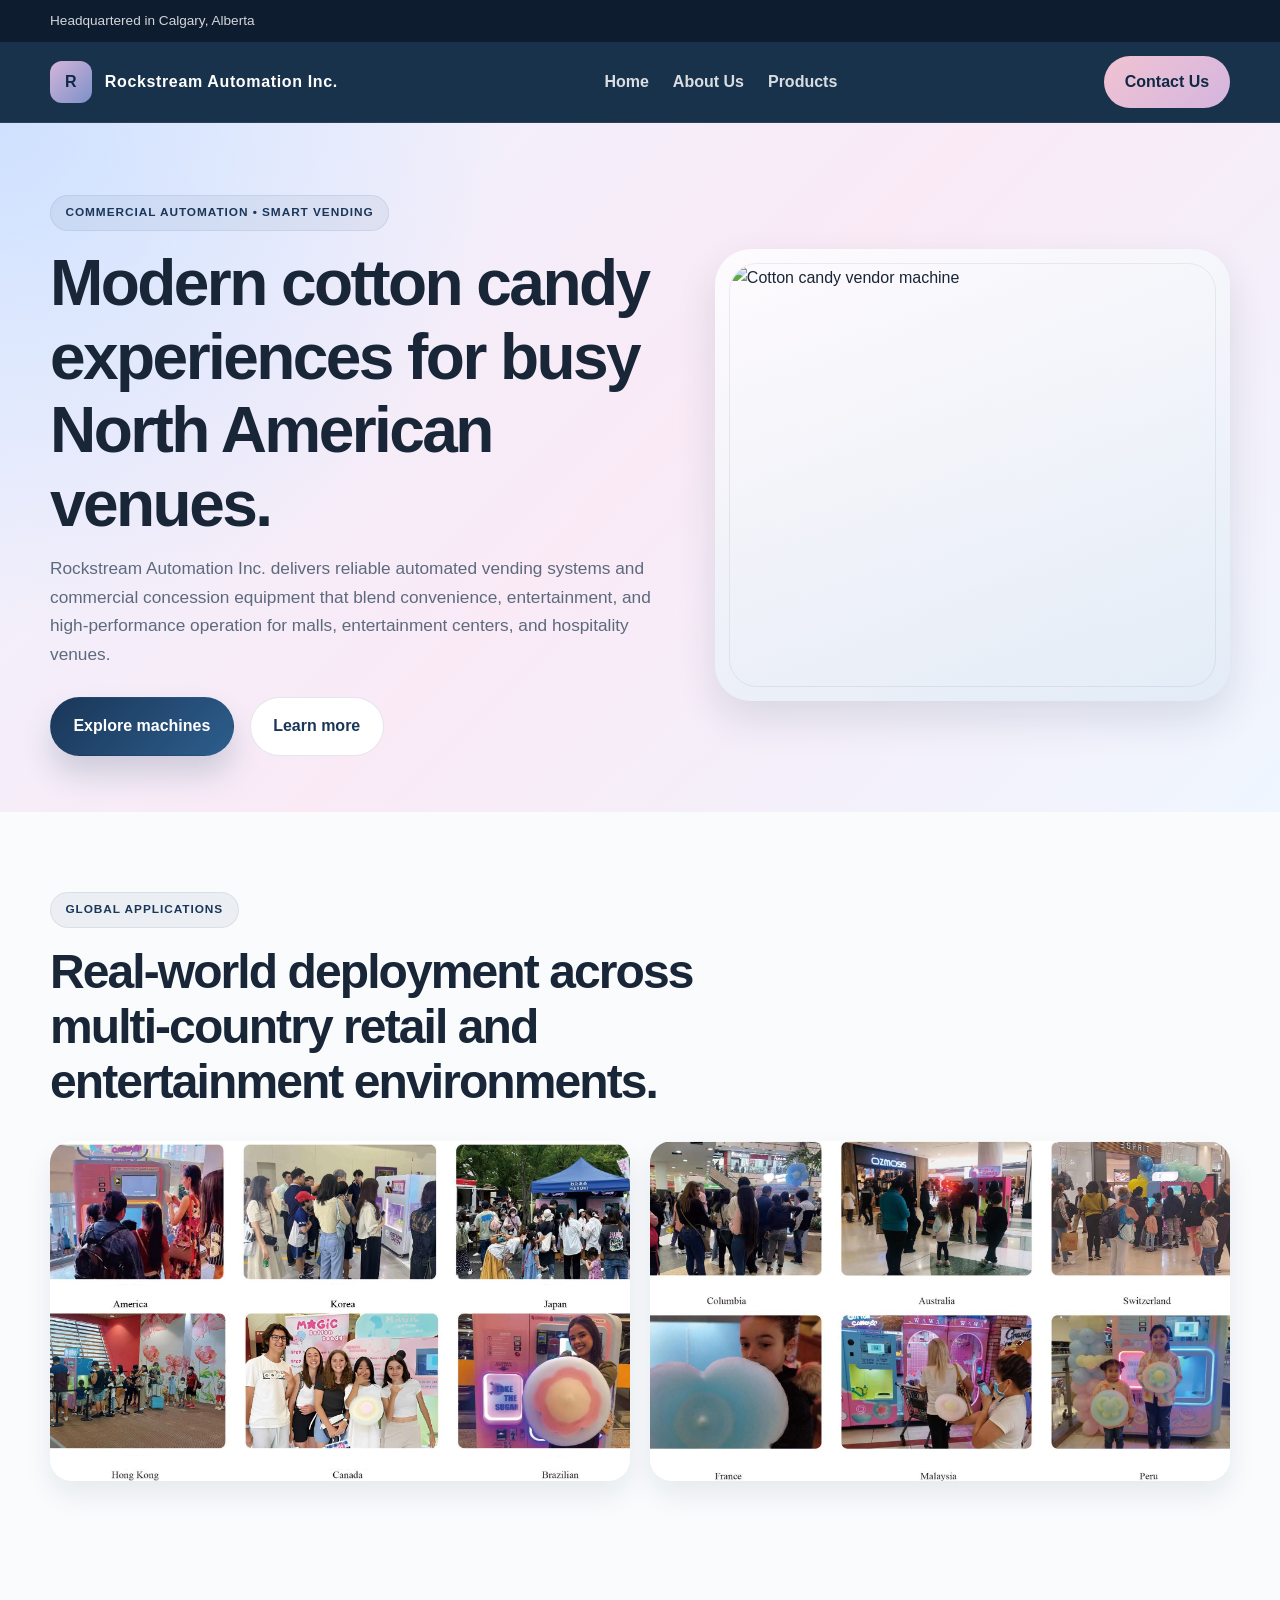
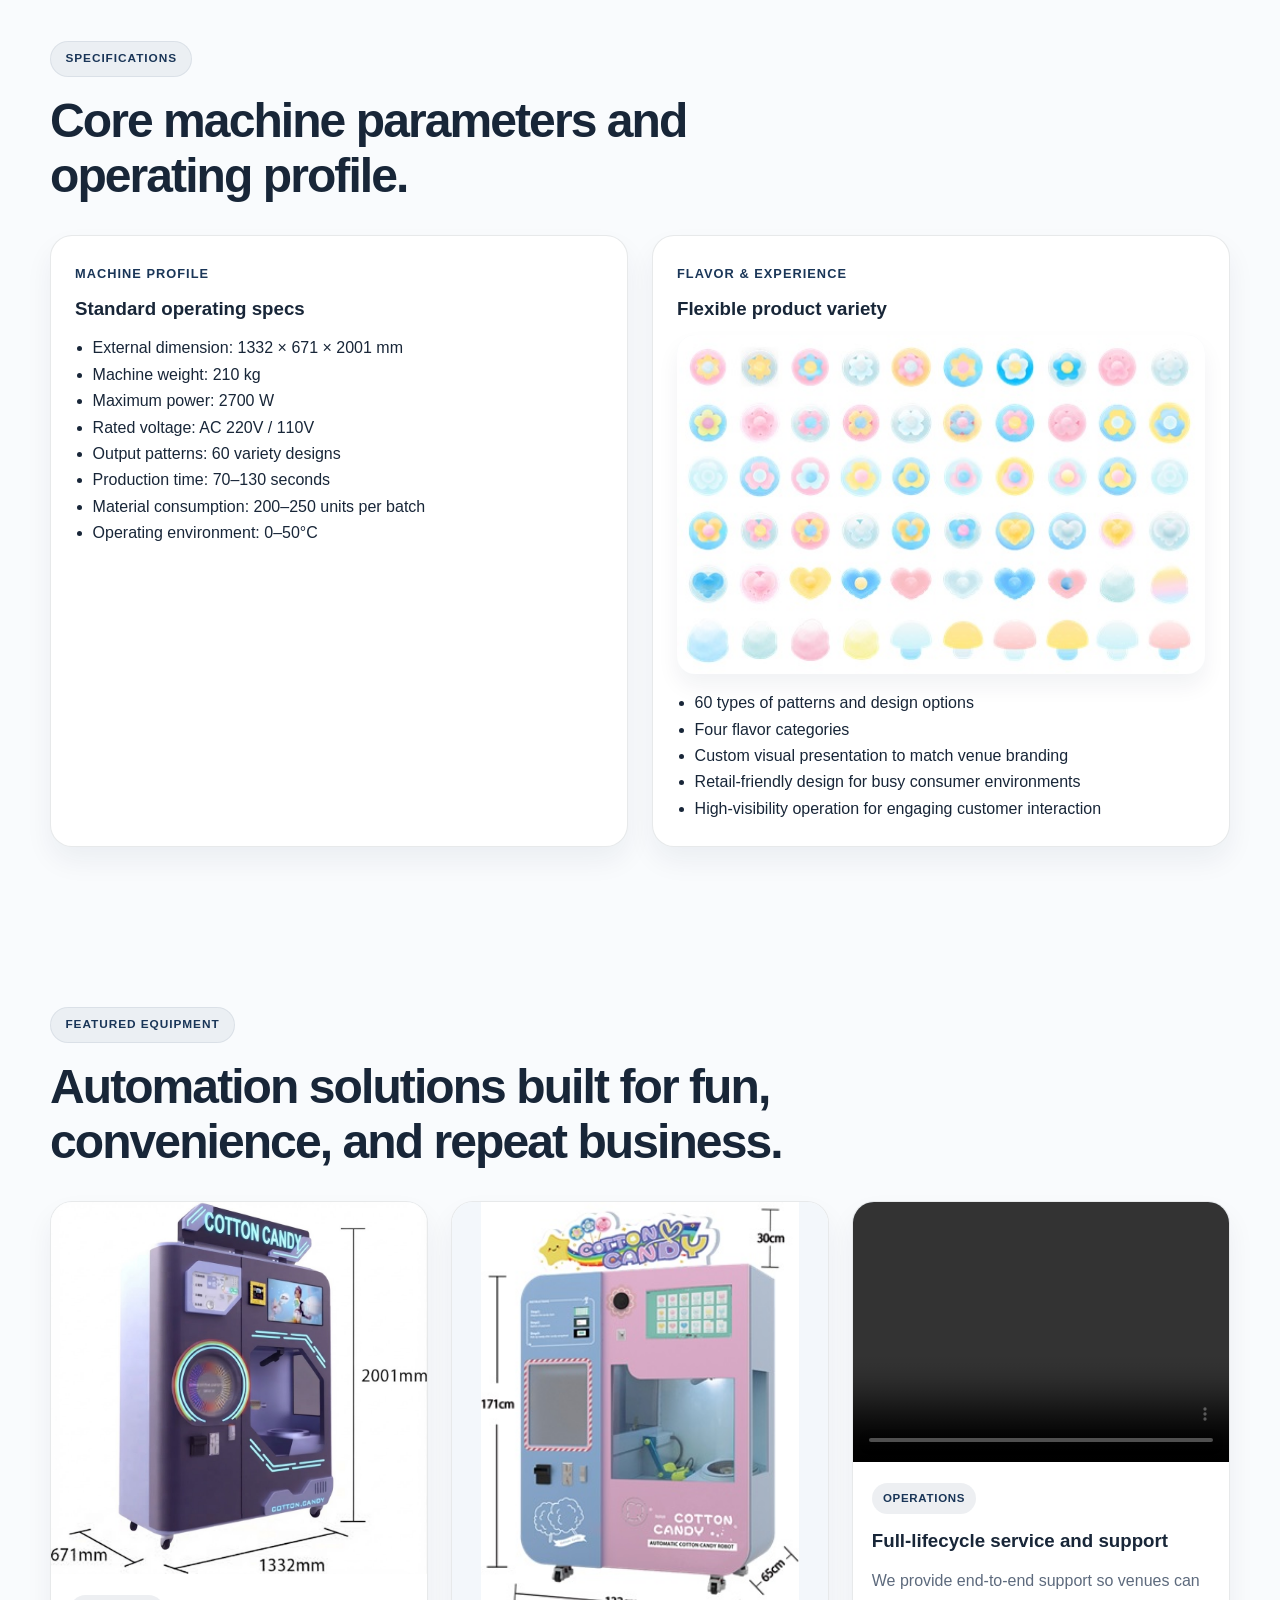
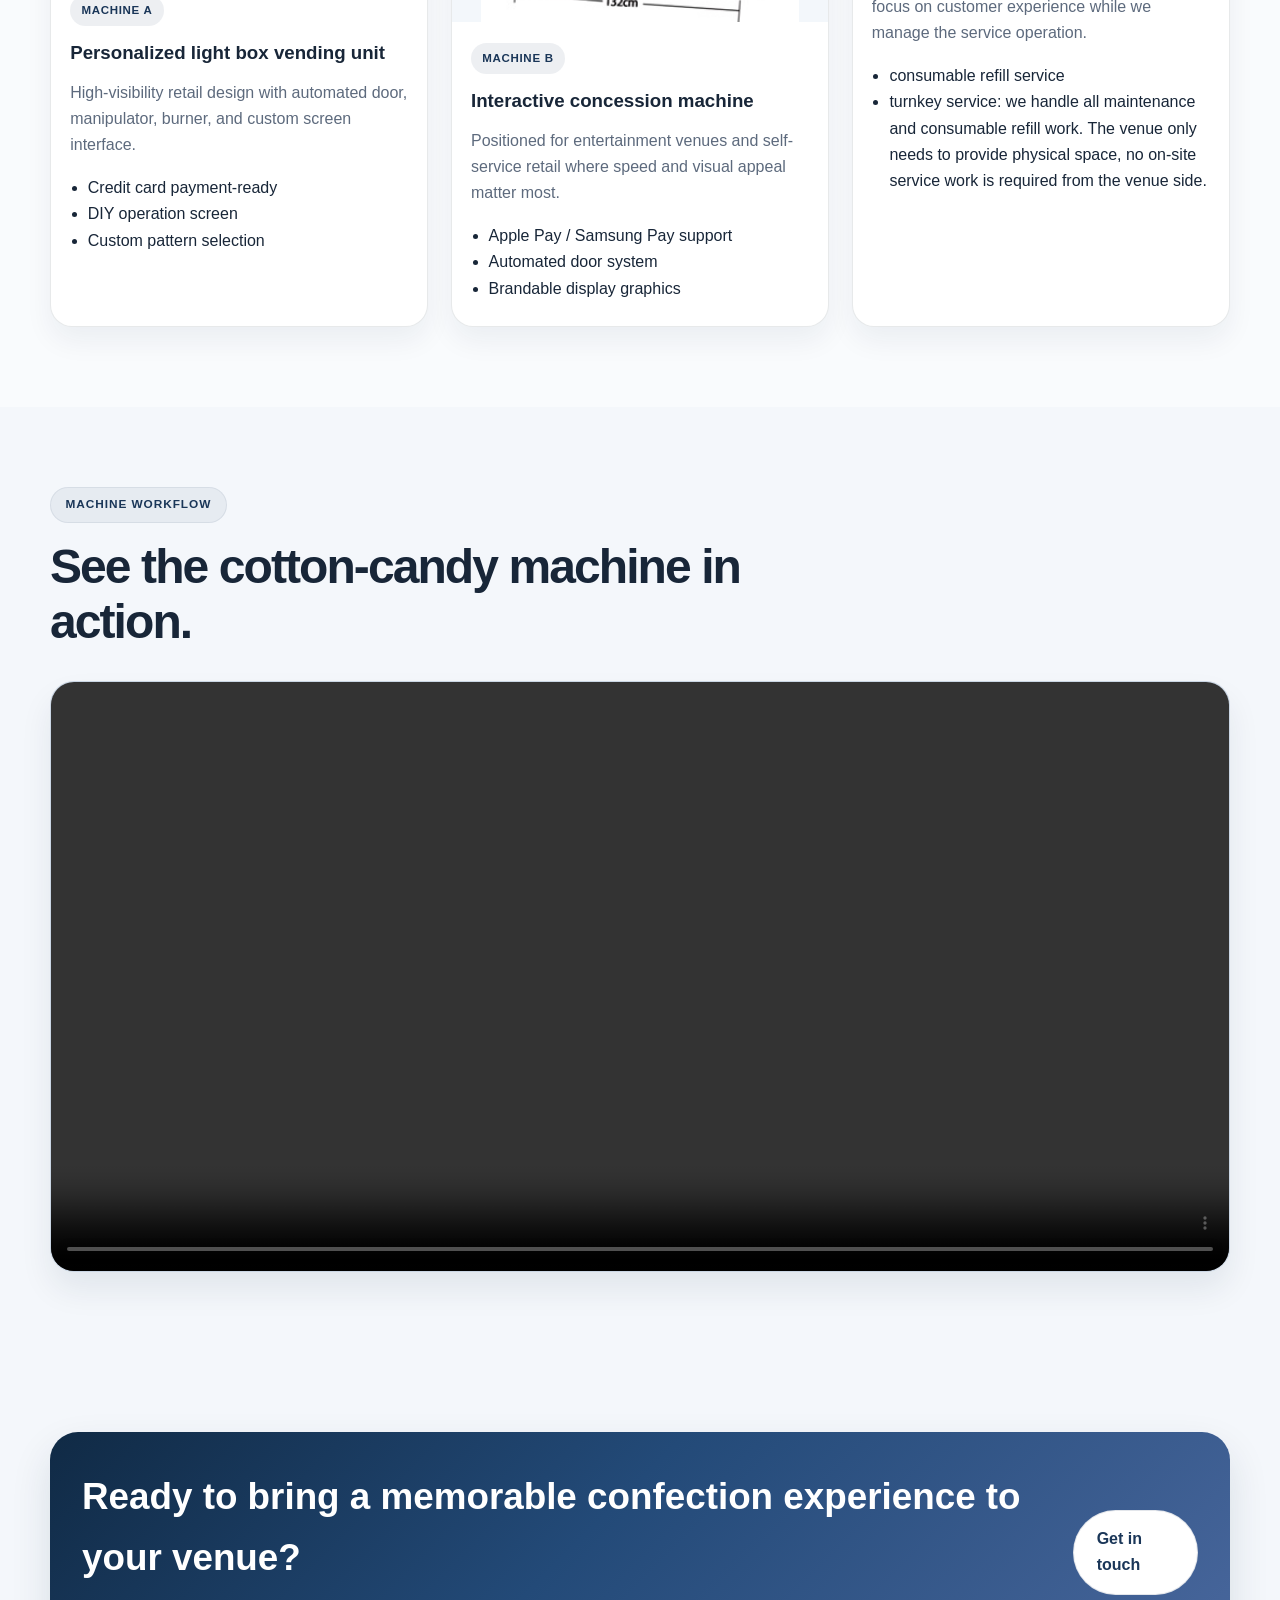
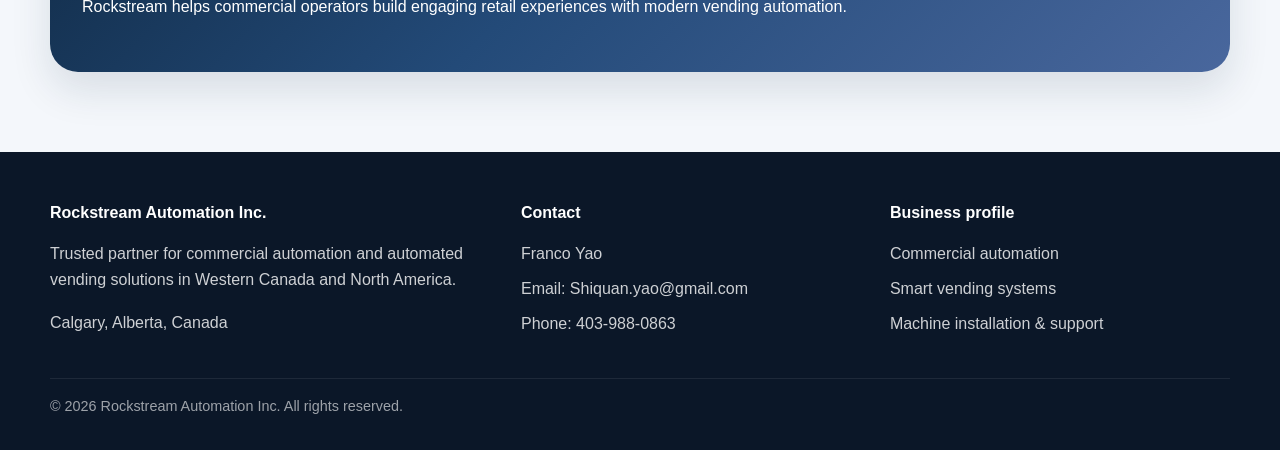
==== index.html @ 3b9ebc91 "Add files via upload" ====
<!DOCTYPE html>
<html lang="en">
  <head>
    <meta charset="UTF-8" />
    <meta name="viewport" content="width=device-width, initial-scale=1.0" />
    <meta name="description" content="Rockstream Automation Inc. creates commercial cotton candy vending solutions for malls, entertainment venues, and high-traffic retail spaces across North America." />
    <title>Rockstream Automation Inc. | Cotton Candy Vending Machines</title>
    <link rel="stylesheet" href="styles.css" />
  </head>
  <body>
    <header class="site-header">
      <div class="topbar">
        <div class="container topbar-inner">
          <span>Headquartered in Calgary, Alberta</span>
        </div>
      </div>

      <div class="container nav">
        <a href="index.html" class="brand" aria-label="Rockstream home">
          <span class="brand-mark">R</span>
          <span>Rockstream Automation Inc.</span>
        </a>

        <nav class="primary-nav" aria-label="Main navigation">
          <a href="index.html">Home</a>
          <a href="about.html">About Us</a>
          <a href="products.html">Products</a>
        </nav>

        <a class="nav-cta" href="about.html#contact">Contact Us</a>
      </div>
    </header>

    <main>
      <section class="hero">
        <div class="container hero-grid">
          <div class="hero-copy">
            <span class="eyebrow">Commercial automation • Smart vending</span>
            <h1>Modern cotton candy experiences for busy North American venues.</h1>
            <p>
              Rockstream Automation Inc. delivers reliable automated vending systems and
              commercial concession equipment that blend convenience, entertainment, and
              high-performance operation for malls, entertainment centers, and hospitality venues.
            </p>
            <div class="cta-row">
              <a class="btn btn-primary" href="products.html">Explore machines</a>
              <a class="btn btn-secondary" href="about.html">Learn more</a>
            </div>
          </div>

          <div class="hero-visual">
            <div class="machine-frame">
              <img src="assets/products/image5.png" alt="Cotton candy vendor machine" />
            </div>
          </div>
        </div>
      </section>

      <section class="section" style="background: rgba(255,255,255,0.45);">
        <div class="container">
          <div class="section-head">
            <span class="eyebrow">Global applications</span>
            <h2>Real-world deployment across multi-country retail and entertainment environments.</h2>
          </div>

          <div class="market-gallery">
            <img src="Market%20picture1.jpg" alt="Cotton candy machine application in a retail market" />
            <img src="Market%20picture2.jpg" alt="Cotton candy machine application in another commercial market" />
          </div>
        </div>
      </section>

      <section class="section" style="background: rgba(255,255,255,0.45);">
        <div class="container">
          <div class="section-head">
            <span class="eyebrow">Specifications</span>
            <h2>Core machine parameters and operating profile.</h2>
          </div>

          <div class="grid-two">
            <article class="service-card">
              <div class="tag">Machine profile</div>
              <h3>Standard operating specs</h3>
              <ul>
                <li>External dimension: 1332 × 671 × 2001 mm</li>
                <li>Machine weight: 210 kg</li>
                <li>Maximum power: 2700 W</li>
                <li>Rated voltage: AC 220V / 110V</li>
                <li>Output patterns: 60 variety designs</li>
                <li>Production time: 70–130 seconds</li>
                <li>Material consumption: 200–250 units per batch</li>
                <li>Operating environment: 0–50°C</li>
              </ul>
            </article>

            <article class="service-card">
              <div class="tag">Flavor & experience</div>
              <h3>Flexible product variety</h3>
              <img class="variety-image" src="Flexible%20product%20variety.jpg" alt="Flexible product variety and color options for cotton candy" />
              <ul>
                <li>60 types of patterns and design options</li>
                <li>Four flavor categories</li>
                <li>Custom visual presentation to match venue branding</li>
                <li>Retail-friendly design for busy consumer environments</li>
                <li>High-visibility operation for engaging customer interaction</li>
              </ul>
            </article>
          </div>
        </div>
      </section>

      <section class="section" style="background: rgba(255,255,255,0.45);">
        <div class="container">
          <div class="section-head">
            <span class="eyebrow">Featured equipment</span>
            <h2>Automation solutions built for fun, convenience, and repeat business.</h2>
          </div>

          <div class="product-grid">
            <article class="product-card">
              <img class="machine-photo" src="machine%20A2.jfif" alt="Cotton candy machine A" />
              <div class="body">
                <span class="badge">Machine A</span>
                <h3>Personalized light box vending unit</h3>
                <p>High-visibility retail design with automated door, manipulator, burner, and custom screen interface.</p>
                <ul>
                  <li>Credit card payment-ready</li>
                  <li>DIY operation screen</li>
                  <li>Custom pattern selection</li>
                </ul>
              </div>
            </article>

            <article class="product-card">
              <img class="machine-photo" src="machine%20B.jpg" alt="Cotton candy machine B" />
              <div class="body">
                <span class="badge">Machine B</span>
                <h3>Interactive concession machine</h3>
                <p>Positioned for entertainment venues and self-service retail where speed and visual appeal matter most.</p>
                <ul>
                  <li>Apple Pay / Samsung Pay support</li>
                  <li>Automated door system</li>
                  <li>Brandable display graphics</li>
                </ul>
              </div>
            </article>

            <article class="product-card">
              <video class="operation-video" controls playsinline muted preload="metadata">
                <source src="operation/operation.mp4" type="video/mp4" />
                Your browser does not support the video tag.
              </video>
              <div class="body">
                <span class="badge">Operations</span>
                <h3>Full-lifecycle service and support</h3>
                <p>We provide end-to-end support so venues can focus on customer experience while we manage the service operation.</p>
                <ul>
                  <li>consumable refill service</li>
                  <li>turnkey service: we handle all maintenance and consumable refill work. The venue only needs to provide physical space, no on-site service work is required from the venue side.</li>
                </ul>
              </div>
            </article>
          </div>
        </div>
      </section>

      <section class="section">
        <div class="container">
          <div class="section-head">
            <span class="eyebrow">Machine workflow</span>
            <h2>See the cotton-candy machine in action.</h2>
          </div>

          <div class="video-panel">
            <video controls playsinline muted preload="metadata">
              <source src="Runing.mp4" type="video/mp4" />
              Your browser does not support the video tag.
            </video>
          </div>
        </div>
      </section>

      <section class="section">
        <div class="container">
          <div class="cta-banner">
            <div>
              <h3>Ready to bring a memorable confection experience to your venue?</h3>
              <p>Rockstream helps commercial operators build engaging retail experiences with modern vending automation.</p>
            </div>
            <a class="btn btn-secondary" href="about.html#contact">Get in touch</a>
          </div>
        </div>
      </section>
    </main>

    <footer class="site-footer">
      <div class="container footer-grid">
        <div>
          <h4>Rockstream Automation Inc.</h4>
          <p>Trusted partner for commercial automation and automated vending solutions in Western Canada and North America.</p>
          <p>Calgary, Alberta, Canada</p>
        </div>

        <div>
          <h4>Contact</h4>
          <ul class="footer-list">
            <li>Franco Yao</li>
            <li>Email: Shiquan.yao@gmail.com</li>
            <li>Phone: 403-988-0863</li>
          </ul>
        </div>

        <div>
          <h4>Business profile</h4>
          <ul class="footer-list">
            <li>Commercial automation</li>
            <li>Smart vending systems</li>
            <li>Machine installation & support</li>
          </ul>
        </div>
      </div>

      <div class="container footer-bottom">
        © 2026 Rockstream Automation Inc. All rights reserved.
      </div>
    </footer>
  </body>
</html>
---- styles.css ----
:root {
  --bg: #f4f7fb;
  --panel: #ffffff;
  --panel-alt: #eef4fa;
  --text: #182638;
  --muted: #5d6a7d;
  --primary: #1a3658;
  --primary-dark: #102a45;
  --secondary: #d5b5da;
  --accent: #f2c3d1;
  --success: #1d9d6c;
  --line: rgba(24, 38, 56, 0.1);
  --shadow: 0 18px 40px rgba(16, 42, 69, 0.12);
}

* { box-sizing: border-box; }

html { scroll-behavior: smooth; }

body {
  margin: 0;
  background: var(--bg);
  color: var(--text);
  font-family: "Segoe UI", Arial, sans-serif;
  line-height: 1.65;
}

img {
  max-width: 100%;
  display: block;
}

video {
  max-width: 100%;
  display: block;
}

a {
  color: inherit;
  text-decoration: none;
}

p, ul, ol {
  margin-top: 0;
}

.container {
  width: min(1180px, calc(100% - 2rem));
  margin: 0 auto;
}

.site-header {
  position: sticky;
  top: 0;
  z-index: 20;
  background: rgba(16, 42, 69, 0.96);
  backdrop-filter: blur(10px);
  border-bottom: 1px solid rgba(255,255,255,0.08);
}

.topbar {
  background: #0d1d2f;
  color: rgba(255,255,255,0.82);
  font-size: 0.85rem;
}

.topbar-inner {
  display: flex;
  justify-content: space-between;
  gap: 1rem;
  align-items: center;
  min-height: 42px;
}

.topbar-links {
  display: flex;
  align-items: center;
  gap: 1.2rem;
  flex-wrap: wrap;
}

.nav {
  display: flex;
  align-items: center;
  justify-content: space-between;
  min-height: 80px;
  gap: 1rem;
}

.brand {
  display: inline-flex;
  align-items: center;
  gap: 0.8rem;
  color: #fff;
  font-weight: 700;
  letter-spacing: 0.04em;
}

.brand-mark {
  width: 42px;
  height: 42px;
  border-radius: 12px;
  background: linear-gradient(135deg, var(--secondary), #7c90c8);
  display: grid;
  place-items: center;
  color: var(--primary-dark);
  font-weight: 800;
}

.primary-nav {
  display: flex;
  align-items: center;
  gap: 1.5rem;
  color: rgba(255,255,255,0.84);
  font-weight: 600;
}

.primary-nav a {
  transition: color 0.2s ease;
}

.primary-nav a:hover {
  color: white;
}

.nav-cta {
  display: inline-flex;
  align-items: center;
  justify-content: center;
  padding: 0.8rem 1.3rem;
  border-radius: 999px;
  color: #fff;
  background: linear-gradient(135deg, #f1c3d2, #d4b5df);
  color: #102a45;
  font-weight: 700;
}

.hero {
  background: radial-gradient(circle at top left, rgba(199, 220, 255, 0.8), transparent 35%),
    linear-gradient(135deg, #edf4ff 0%, #f9eaf6 50%, #eff6ff 100%);
  padding: 4.5rem 0 3.5rem;
}

.hero-grid {
  display: grid;
  align-items: center;
  grid-template-columns: 1.1fr 0.9fr;
  gap: 2.2rem;
}

.eyebrow {
  display: inline-flex;
  align-items: center;
  gap: 0.6rem;
  padding: 0.45rem 0.9rem;
  background: rgba(26, 54, 88, 0.06);
  border: 1px solid rgba(26, 54, 88, 0.08);
  border-radius: 999px;
  color: var(--primary);
  text-transform: uppercase;
  letter-spacing: 0.08em;
  font-size: 0.74rem;
  font-weight: 700;
}

.hero-copy h1,
.page-hero h1,
.section-head h2 {
  margin: 1rem 0 0.8rem;
  line-height: 1.15;
  letter-spacing: -0.04em;
}

.hero-copy h1 {
  font-size: clamp(2.4rem, 5vw, 4.4rem);
  max-width: 620px;
}

.hero-copy p {
  max-width: 620px;
  color: var(--muted);
  font-size: 1.08rem;
}

.cta-row {
  display: flex;
  flex-wrap: wrap;
  gap: 1rem;
  margin-top: 1.8rem;
}

.btn {
  display: inline-flex;
  align-items: center;
  justify-content: center;
  padding: 0.95rem 1.4rem;
  border-radius: 999px;
  border: 1px solid transparent;
  font-weight: 700;
  transition: transform 0.2s ease, box-shadow 0.2s ease;
}

.btn:hover {
  transform: translateY(-1px);
}

.btn-primary {
  background: linear-gradient(135deg, var(--primary), #2d5e8d);
  color: #fff;
  box-shadow: 0 18px 30px rgba(26, 54, 88, 0.18);
}

.btn-secondary {
  background: #fff;
  border-color: rgba(26, 54, 88, 0.12);
  color: var(--primary);
}

.hero-visual {
  position: relative;
}

.machine-frame {
  position: relative;
  padding: 1rem;
  border-radius: 36px;
  background: linear-gradient(160deg, rgba(255,255,255,0.8), rgba(221, 233, 244, 0.7));
  box-shadow: var(--shadow);
}

.machine-frame::before {
  content: "";
  position: absolute;
  inset: 14px;
  border-radius: 28px;
  border: 1px solid rgba(26, 54, 88, 0.08);
}

.machine-frame img {
  border-radius: 24px;
  min-height: 420px;
  object-fit: cover;
}

.stats {
  padding-top: 1rem;
  padding-bottom: 1rem;
}

.stats-grid {
  display: grid;
  grid-template-columns: repeat(4, minmax(0, 1fr));
  gap: 1rem;
}

.stat-card {
  background: rgba(255,255,255,0.8);
  border: 1px solid var(--line);
  border-radius: 18px;
  padding: 1.3rem 1.1rem;
  box-shadow: 0 8px 24px rgba(16, 42, 69, 0.06);
}

.stat-value {
  display: block;
  font-size: clamp(1.6rem, 3vw, 2.2rem);
  font-weight: 800;
  color: var(--primary);
  margin-bottom: 0.3rem;
}

.stat-label {
  color: var(--muted);
  font-size: 0.95rem;
}

.section {
  padding: 5rem 0;
}

.section-head {
  max-width: 740px;
  margin-bottom: 2rem;
}

.section-head h2 {
  font-size: clamp(2rem, 4vw, 3rem);
}

.section-head p {
  color: var(--muted);
  font-size: 1.03rem;
}

.feature-grid,
.product-grid,
.service-grid,
.contact-grid {
  display: grid;
  gap: 1.4rem;
}

.video-panel {
  position: relative;
  overflow: hidden;
  border-radius: 24px;
  background: #dfeaf8;
  border: 1px solid var(--line);
  box-shadow: 0 18px 32px rgba(16, 42, 69, 0.08);
}

.video-panel video {
  width: 100%;
  min-height: 320px;
  height: auto;
  display: block;
  background: #dfeaf8;
}

.machine-product-image {
  width: 100%;
  height: auto;
  max-height: 350px;
  object-fit: contain;
  background: #f3f7fb;
  display: block;
}

.operation-video {
  width: 100%;
  height: 260px;
  object-fit: cover;
  background: #dfeaf8;
  display: block;
}

.market-gallery {
  display: grid;
  grid-template-columns: repeat(2, minmax(0, 1fr));
  gap: 1.2rem;
}

.market-gallery img {
  width: 100%;
  height: 340px;
  object-fit: cover;
  border-radius: 22px;
  box-shadow: 0 14px 28px rgba(16, 42, 69, 0.08);
}

.variety-image {
  width: 100%;
  height: auto;
  max-height: 420px;
  object-fit: contain;
  border-radius: 18px;
  margin: 0 0 1rem;
  background: #f3f7fb;
  box-shadow: 0 12px 22px rgba(16, 42, 69, 0.06);
}

.feature-grid {
  grid-template-columns: repeat(4, minmax(0, 1fr));
}

.feature-card, .product-card, .service-card, .info-panel {
  background: var(--panel);
  border: 1px solid var(--line);
  border-radius: 22px;
  box-shadow: 0 14px 28px rgba(16,42,69,0.06);
}

.feature-card {
  padding: 1.5rem 1.2rem;
}

.feature-icon {
  width: 52px;
  height: 52px;
  border-radius: 14px;
  display: grid;
  place-items: center;
  background: linear-gradient(135deg, rgba(26,54,88,.1), rgba(213,181,218,.3));
  color: var(--primary);
  font-size: 1.5rem;
  margin-bottom: 1rem;
}

.feature-card h3,
.product-card h3,
.service-card h3 {
  margin: 0 0 0.65rem;
}

.feature-card p,
.product-card p,
.service-card p,
.info-panel p,
.info-panel li,
.contact-card p,
.contact-card li,
.detail-list li {
  color: var(--muted);
}

.product-grid {
  grid-template-columns: repeat(3, minmax(0, 1fr));
}

.product-card {
  overflow: hidden;
}

.product-card img {
  width: 100%;
  height: 260px;
  object-fit: cover;
  background: #e7edf5;
}

.product-card .machine-photo,
.product-card .machine-product-image {
  height: auto;
  max-height: 420px;
  object-fit: contain;
  background: #f3f7fb;
}

.product-card .body {
  padding: 1.3rem 1.2rem 1.5rem;
}

.badge {
  display: inline-block;
  padding: 0.38rem 0.7rem;
  background: rgba(26,54,88,0.08);
  color: var(--primary);
  border-radius: 999px;
  font-size: 0.72rem;
  font-weight: 700;
  text-transform: uppercase;
  letter-spacing: 0.06em;
  margin-bottom: 0.75rem;
}

.product-card ul,
.service-card ul,
.detail-list,
.contact-card ul {
  margin: 0;
  padding-left: 1.1rem;
}

.cta-banner {
  background: linear-gradient(135deg, var(--primary-dark), #234a78 45%, #49679d);
  color: #fff;
  border-radius: 28px;
  padding: 2.2rem 2rem;
  display: flex;
  align-items: center;
  justify-content: space-between;
  gap: 1rem;
  box-shadow: var(--shadow);
}

.cta-banner h3 {
  margin: 0 0 0.35rem;
  font-size: clamp(1.6rem, 3vw, 2.3rem);
}

.page-hero {
  padding: 4rem 0 3rem;
  background: linear-gradient(135deg, rgba(26,54,88,0.96), rgba(46,73,110,0.92));
  color: #fff;
}

.page-hero p {
  color: rgba(255,255,255,0.8);
  max-width: 760px;
}

.about-grid {
  display: grid;
  grid-template-columns: 1.15fr 0.85fr;
  gap: 1.6rem;
}

.info-panel {
  padding: 1.6rem;
}

.detail-list {
  display: grid;
  gap: 0.5rem;
  list-style: none;
  padding-left: 0;
}

.detail-list li {
  position: relative;
  padding-left: 1.2rem;
}

.detail-list li::before {
  content: "";
  position: absolute;
  left: 0;
  top: 0.7rem;
  width: 8px;
  height: 8px;
  border-radius: 50%;
  background: var(--success);
}

.contact-grid {
  grid-template-columns: repeat(2, minmax(0,1fr));
}

.contact-card {
  background: var(--panel);
  border: 1px solid var(--line);
  padding: 1.5rem;
  border-radius: 22px;
}

.contact-card h3 {
  margin-top: 0;
}

.contact-card ul {
  list-style: none;
  padding-left: 0;
  display: grid;
  gap: 0.55rem;
}

.grid-two {
  display: grid;
  grid-template-columns: repeat(2, minmax(0, 1fr));
  gap: 1.5rem;
}

.service-card {
  padding: 1.5rem;
}

.service-card .tag {
  display: inline-block;
  margin-bottom: 0.6rem;
  color: var(--primary);
  font-weight: 700;
  font-size: 0.8rem;
  text-transform: uppercase;
  letter-spacing: 0.08em;
}

.site-footer {
  background: #0b1728;
  color: rgba(255,255,255,0.8);
  padding: 3rem 0 2rem;
}

.footer-grid {
  display: grid;
  grid-template-columns: 1.3fr 1fr 1fr;
  gap: 1.8rem;
}

.site-footer h4 {
  color: white;
  margin-top: 0;
  margin-bottom: 0.9rem;
}

.footer-list {
  list-style: none;
  margin: 0;
  padding: 0;
  display: grid;
  gap: 0.55rem;
}

.footer-bottom {
  margin-top: 1.6rem;
  padding-top: 1rem;
  border-top: 1px solid rgba(255,255,255,0.08);
  color: rgba(255,255,255,0.6);
  font-size: 0.9rem;
}

@media (max-width: 860px) {
  .hero-grid,
  .feature-grid,
  .product-grid,
  .about-grid,
  .grid-two,
  .footer-grid,
  .contact-grid,
  .market-gallery {
    grid-template-columns: 1fr;
  }

  .stats-grid {
    grid-template-columns: repeat(2, minmax(0, 1fr));
  }

  .nav {
    flex-wrap: wrap;
    justify-content: center;
    padding: 1rem 0;
  }

  .primary-nav {
    flex-wrap: wrap;
    justify-content: center;
  }

  .cta-banner {
    flex-direction: column;
    align-items: flex-start;
  }
}

@media (max-width: 560px) {
  .topbar-inner {
    flex-direction: column;
    justify-content: center;
    padding: 0.5rem 0;
  }

  .hero {
    padding-top: 3rem;
  }

  .stats-grid {
    grid-template-columns: 1fr;
  }

  .site-header {
    position: static;
  }

  .nav-cta {
    width: 100%;
  }

  .primary-nav {
    width: 100%;
    gap: 0.8rem 1.3rem;
  }
}
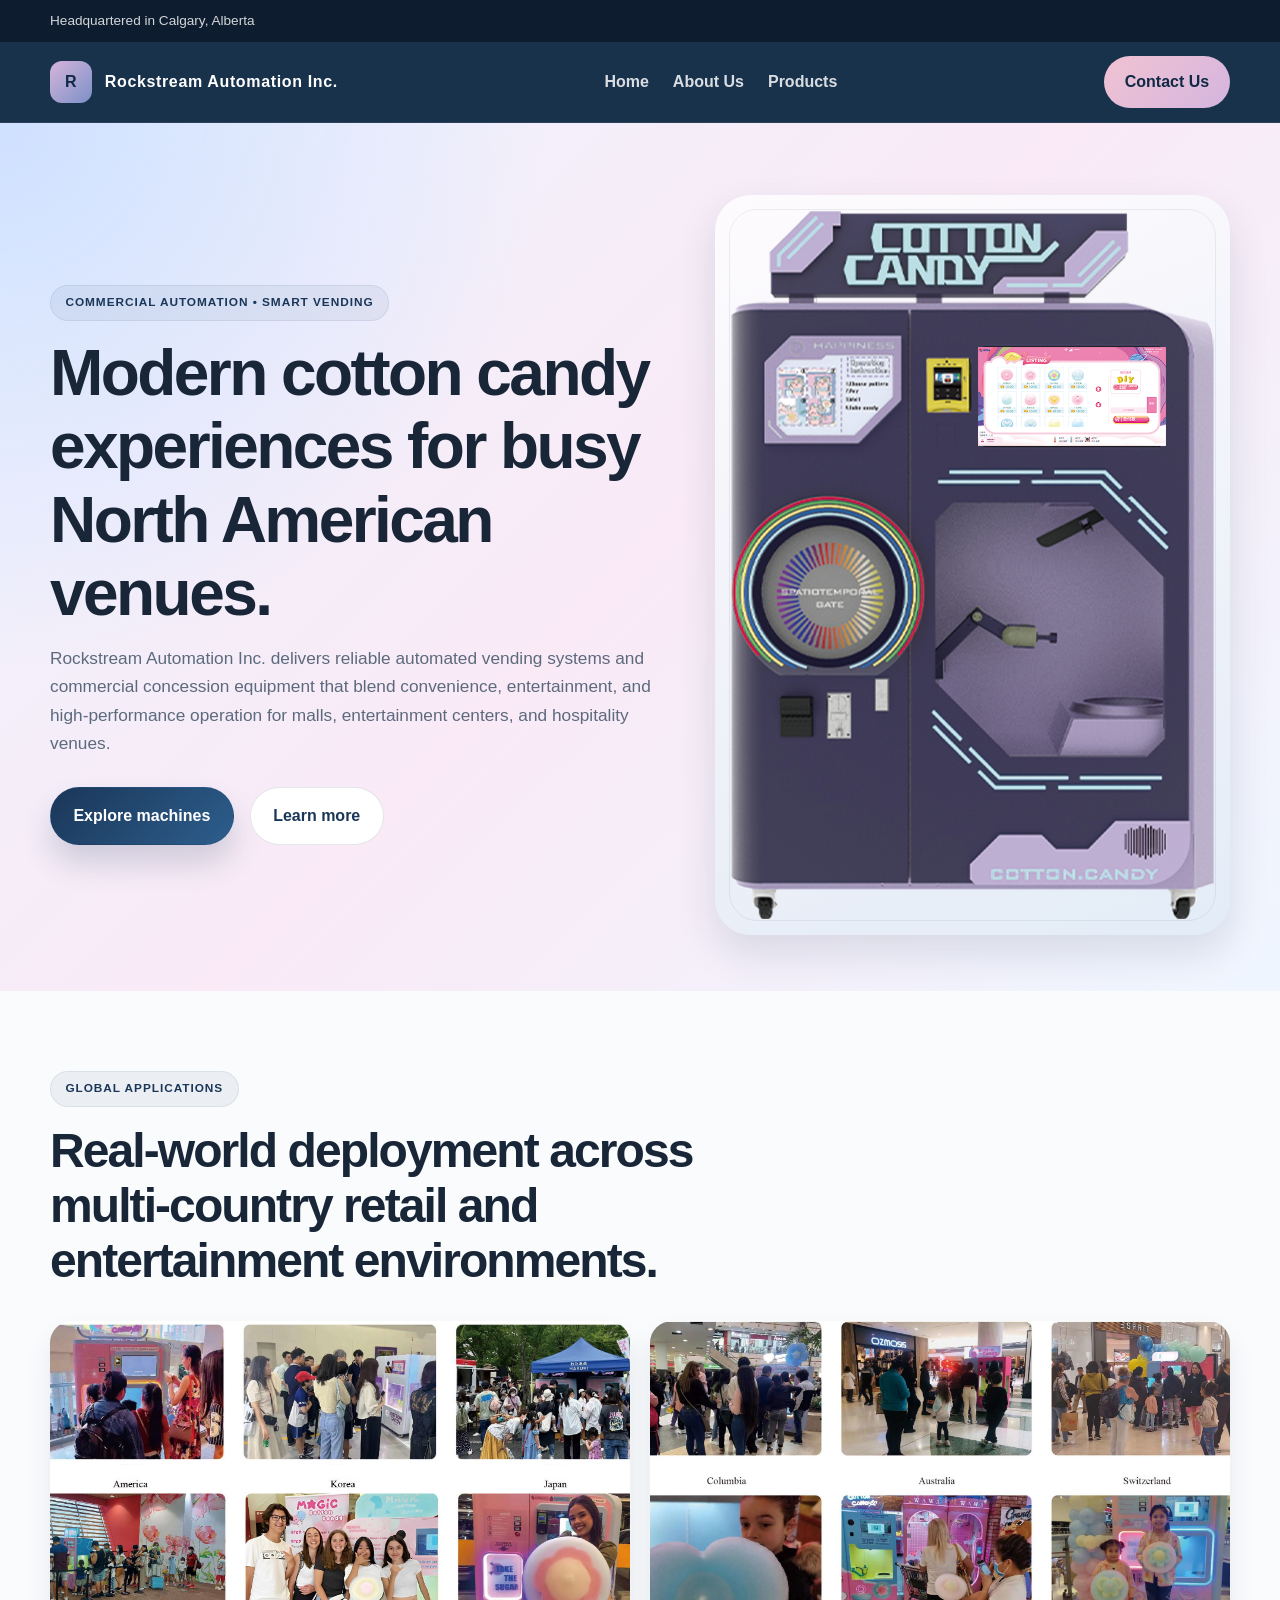
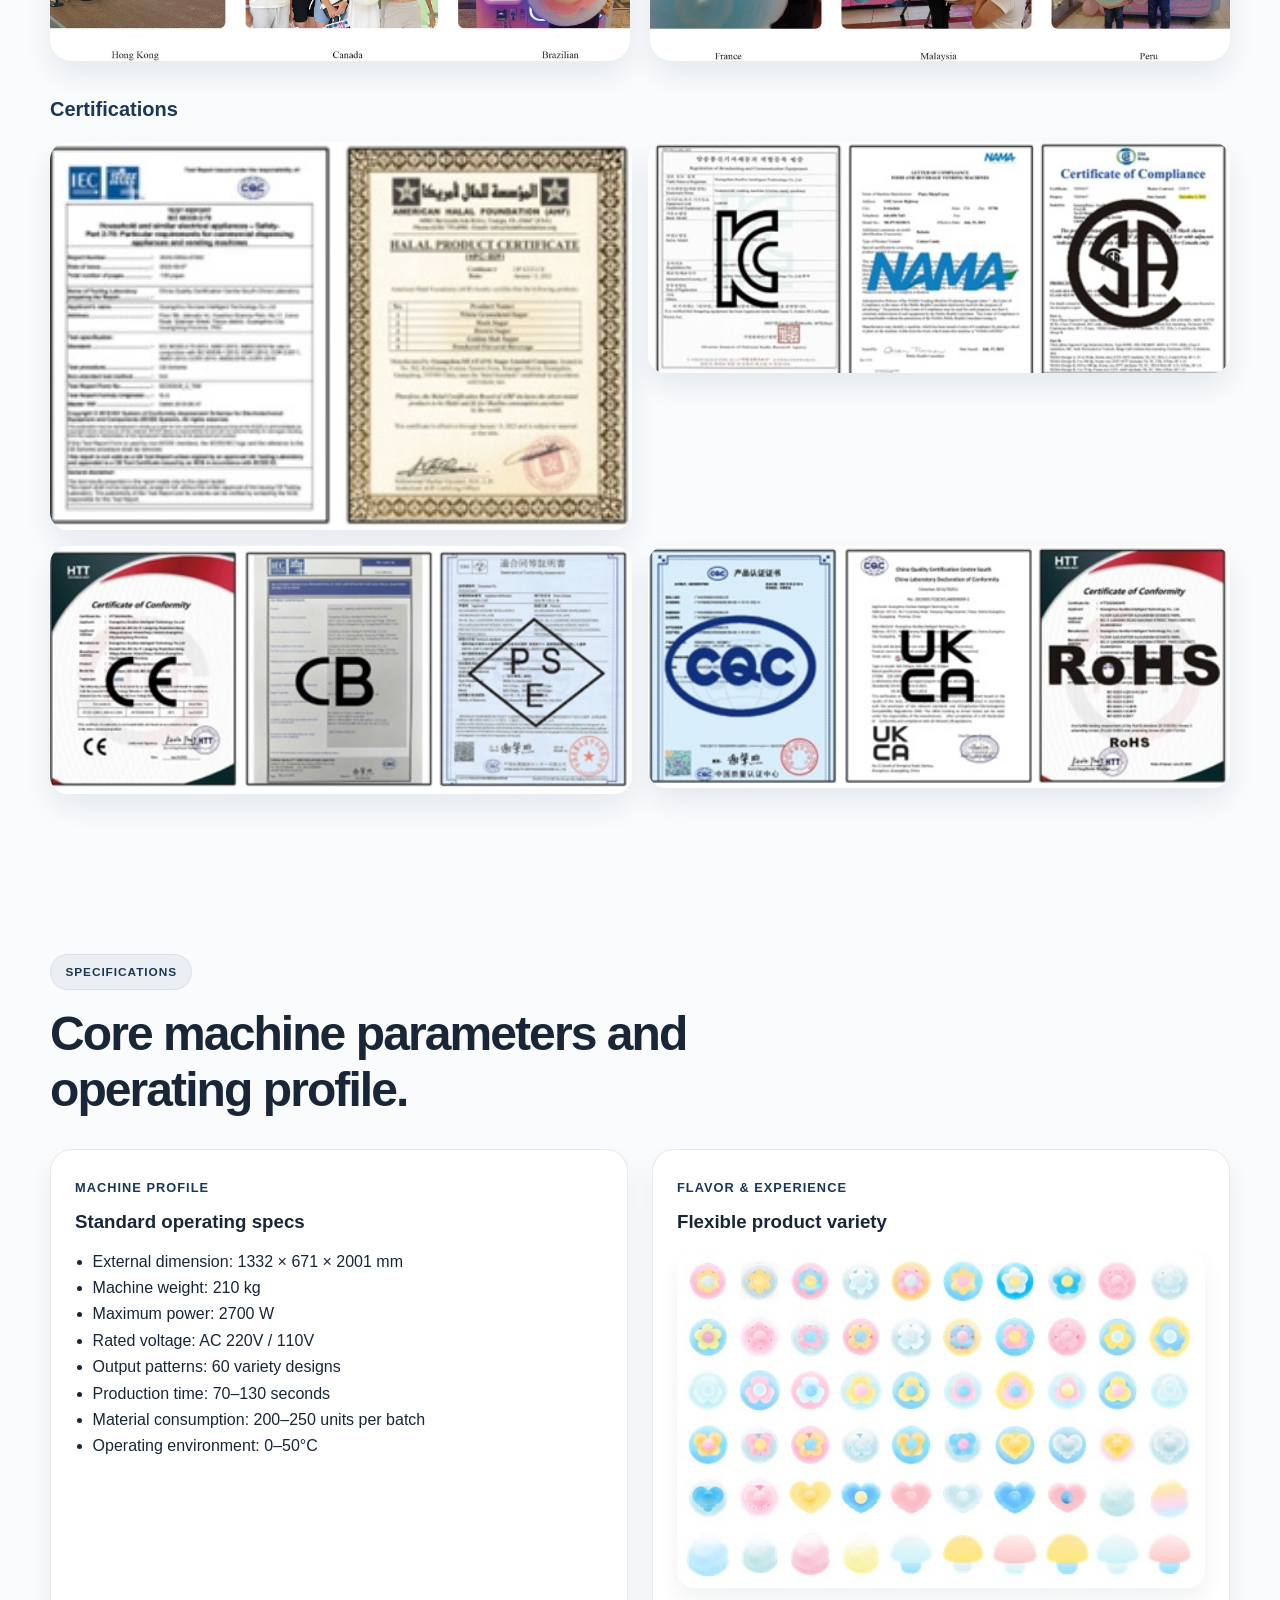
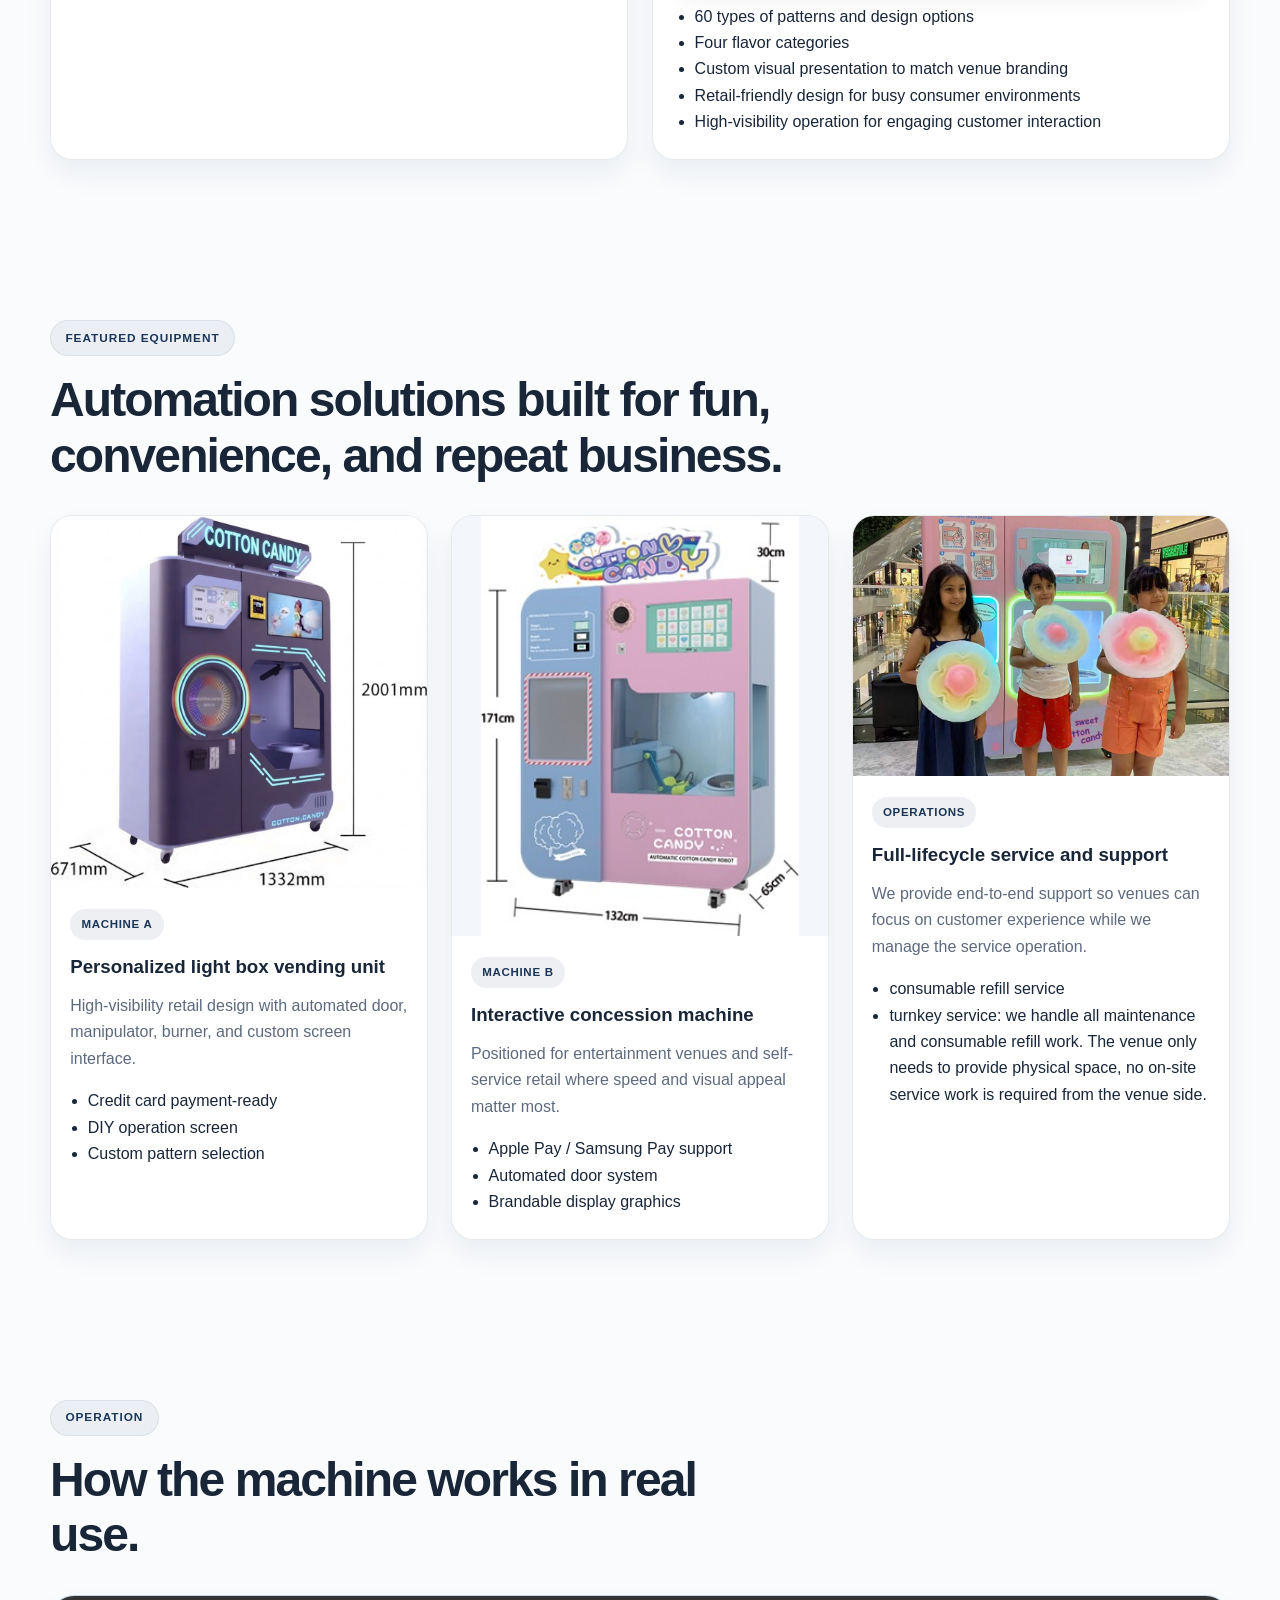
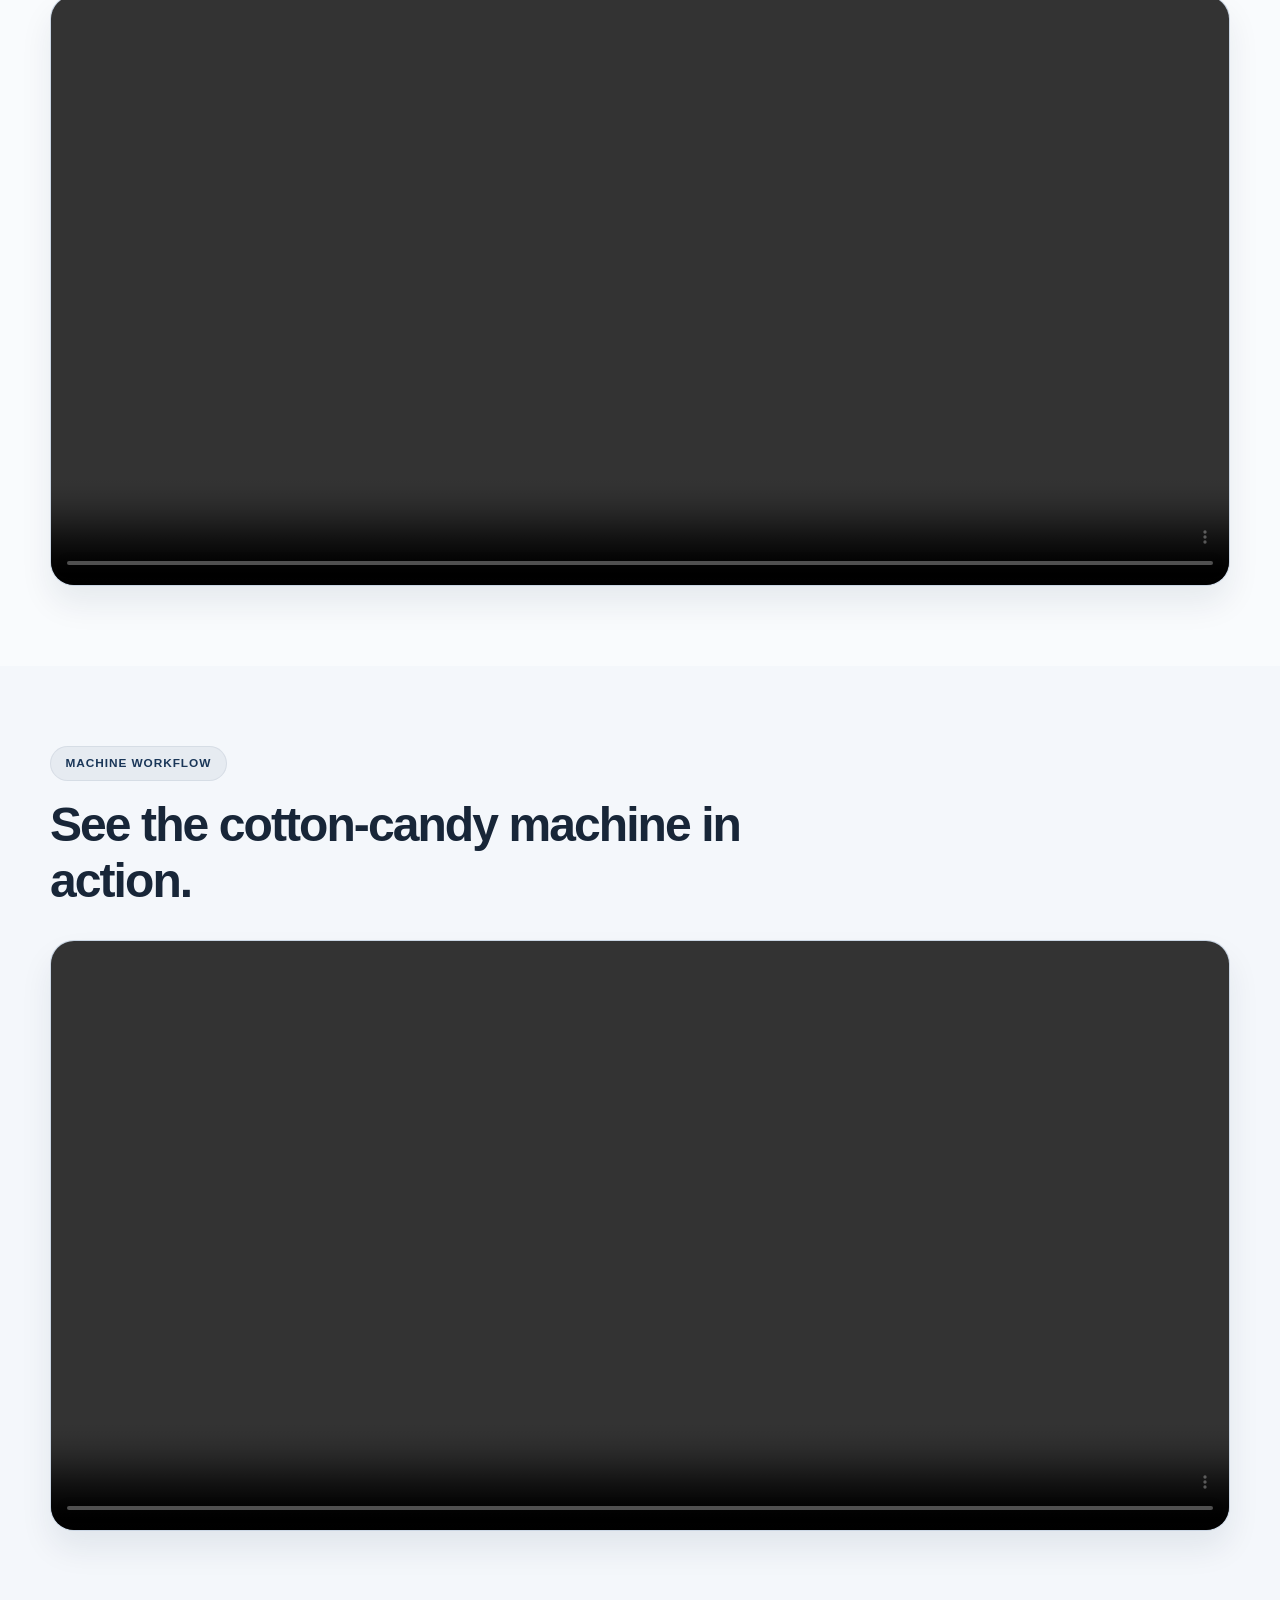
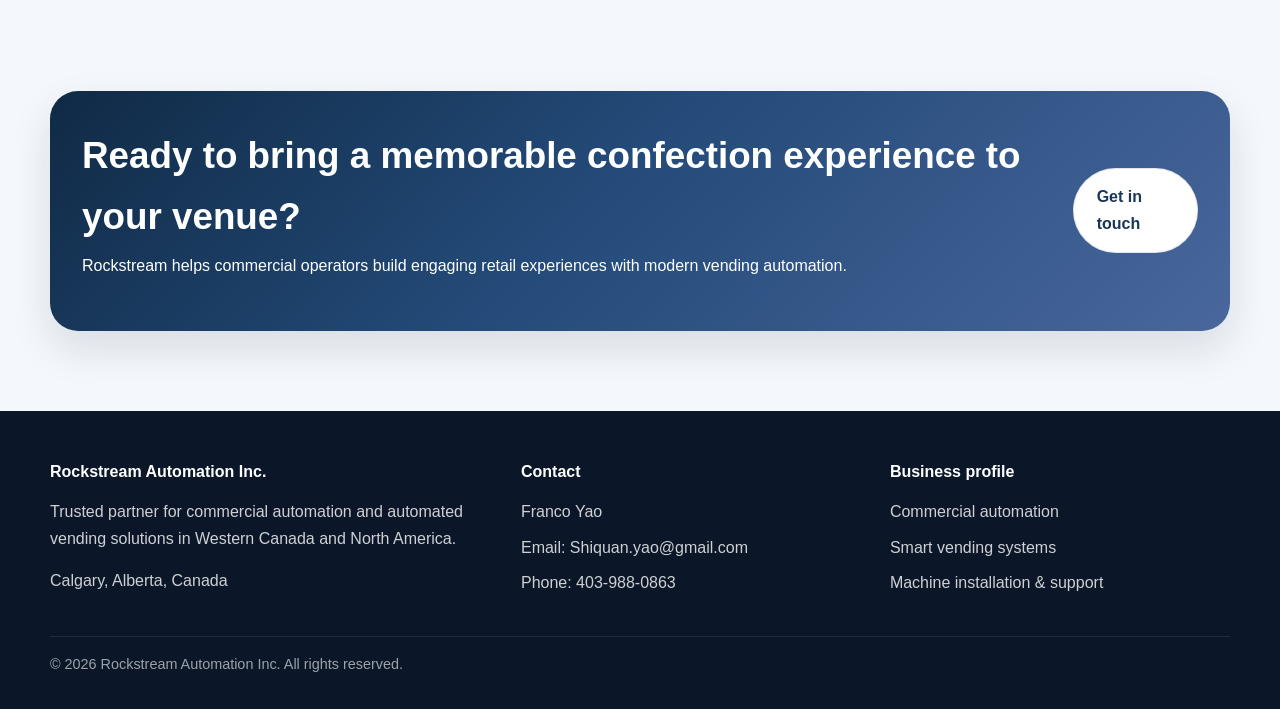
==== commit d24e9c98: "update" ====
--- a/index.html
+++ b/index.html
@@ -50,7 +50,7 @@
 
           <div class="hero-visual">
             <div class="machine-frame">
-              <img src="assets/products/image5.png" alt="Cotton candy vendor machine" />
+              <img src="m1.png" alt="Cotton candy vendor machine" />
             </div>
           </div>
         </div>
@@ -66,6 +66,16 @@
           <div class="market-gallery">
             <img src="Market%20picture1.jpg" alt="Cotton candy machine application in a retail market" />
             <img src="Market%20picture2.jpg" alt="Cotton candy machine application in another commercial market" />
+          </div>
+
+          <div style="margin-top: 2rem;">
+            <h3 style="margin: 0 0 1rem; font-size: 1.25rem; color: #1a3658;">Certifications</h3>
+            <div style="display: grid; grid-template-columns: repeat(2, minmax(0, 1fr)); gap: 1rem;">
+              <img src="c1.jpg" alt="Certification document 1" style="width: 100%; height: auto; display: block; border-radius: 18px; box-shadow: 0 14px 28px rgba(16, 42, 69, 0.08); object-fit: contain; background: #f3f7fb;" />
+              <img src="c2.jpg" alt="Certification document 2" style="width: 100%; height: auto; display: block; border-radius: 18px; box-shadow: 0 14px 28px rgba(16, 42, 69, 0.08); object-fit: contain; background: #f3f7fb;" />
+              <img src="c3.jpg" alt="Certification document 3" style="width: 100%; height: auto; display: block; border-radius: 18px; box-shadow: 0 14px 28px rgba(16, 42, 69, 0.08); object-fit: contain; background: #f3f7fb;" />
+              <img src="c4.jpg" alt="Certification document 4" style="width: 100%; height: auto; display: block; border-radius: 18px; box-shadow: 0 14px 28px rgba(16, 42, 69, 0.08); object-fit: contain; background: #f3f7fb;" />
+            </div>
           </div>
         </div>
       </section>
@@ -146,10 +156,7 @@
             </article>
 
             <article class="product-card">
-              <video class="operation-video" controls playsinline muted preload="metadata">
-                <source src="operation/operation.mp4" type="video/mp4" />
-                Your browser does not support the video tag.
-              </video>
+              <img class="machine-photo" src="m3.jpg" alt="Operations support and service" style="width: 100%; height: 260px; object-fit: cover; display: block; background: #f3f7fb;" />
               <div class="body">
                 <span class="badge">Operations</span>
                 <h3>Full-lifecycle service and support</h3>
@@ -164,6 +171,22 @@
         </div>
       </section>
 
+      <section class="section" style="background: rgba(255,255,255,0.45);">
+        <div class="container">
+          <div class="section-head">
+            <span class="eyebrow">Operation</span>
+            <h2>How the machine works in real use.</h2>
+          </div>
+
+          <div class="video-panel">
+            <video controls playsinline muted preload="metadata">
+              <source src="operation.mp4" type="video/mp4" />
+              Your browser does not support the video tag.
+            </video>
+          </div>
+        </div>
+      </section>
+
       <section class="section">
         <div class="container">
           <div class="section-head">
